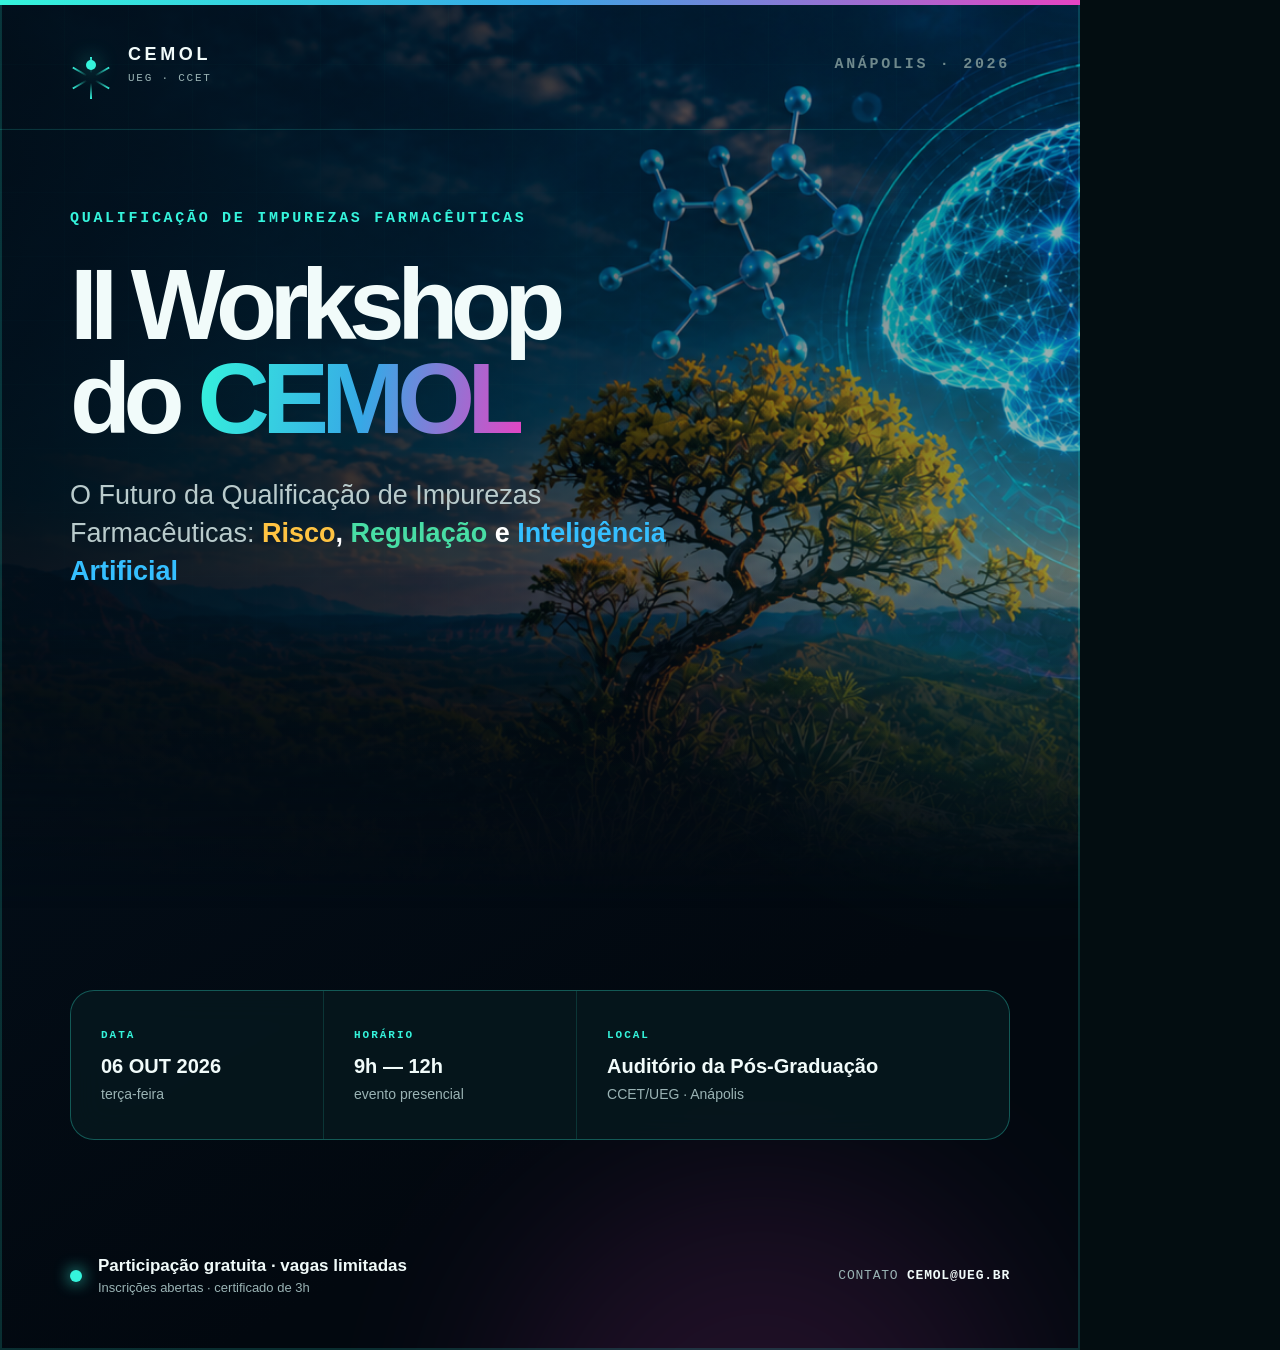
==== card.html @ 2366f644 "Publica site do II Workshop do CEMOL" ====
<!doctype html>
<html lang="pt-BR">
  <head>
    <meta charset="utf-8" />
    <meta name="viewport" content="width=device-width, initial-scale=1" />
    <title>Card — II Workshop do CEMOL</title>
    <link rel="stylesheet" href="card.css" />
  </head>
  <body>
    <main class="card" aria-label="Card de divulgação do II Workshop do CEMOL">
      <div class="card__image"></div>
      <div class="card__grid"></div>
      <div class="card__glow card__glow--cyan"></div>
      <div class="card__glow card__glow--magenta"></div>

      <header class="card__header">
        <div class="wordmark">
          <span class="wordmark__mark"><i></i><i></i><i></i><i></i><i></i><i></i></span>
          <span><b>CEMOL</b><small>UEG · CCET</small></span>
        </div>
        <p>ANÁPOLIS · 2026</p>
      </header>

      <section class="card__content">
        <p class="eyebrow">Qualificação de impurezas farmacêuticas</p>
        <h1><span>II Workshop</span> do <em>CEMOL</em></h1>
        <p class="theme">
          O Futuro da Qualificação de Impurezas Farmacêuticas:
          <strong><span class="accent accent--gold">Risco</span>, <span class="accent accent--green">Regulação</span> e <span class="accent accent--blue">Inteligência Artificial</span></strong>
        </p>

        <div class="molecule" aria-hidden="true">
          <span class="molecule__bond molecule__bond--1"></span>
          <span class="molecule__bond molecule__bond--2"></span>
          <span class="molecule__bond molecule__bond--3"></span>
          <span class="molecule__bond molecule__bond--4"></span>
          <i class="molecule__atom molecule__atom--1"></i>
          <i class="molecule__atom molecule__atom--2"></i>
          <i class="molecule__atom molecule__atom--3"></i>
          <i class="molecule__atom molecule__atom--4"></i>
          <i class="molecule__atom molecule__atom--5"></i>
        </div>
      </section>

      <section class="card__facts">
        <div><small>DATA</small><b>06 OUT 2026</b><span>terça-feira</span></div>
        <div><small>HORÁRIO</small><b>9h — 12h</b><span>evento presencial</span></div>
        <div><small>LOCAL</small><b>Auditório da Pós-Graduação</b><span>CCET/UEG · Anápolis</span></div>
      </section>

      <footer class="card__footer">
        <div><span></span><p><b>Participação gratuita · vagas limitadas</b><small>Inscrições abertas · certificado de 3h</small></p></div>
        <p class="card__contact">Contato <strong>cemol@ueg.br</strong></p>
      </footer>
    </main>
  </body>
</html>
---- card.css ----
:root {
  color-scheme: dark;
  --ink: #f1fbfa;
  --muted: #9ab3b4;
  --cyan: #35f4dc;
  --blue: #37a8e6;
  --magenta: #e544c3;
  --base: #030d11;
  --gold: #ffc342;
  --green: #48dda5;
  font-family: Inter, "Segoe UI", Helvetica, Arial, sans-serif;
}

* { box-sizing: border-box; }

html,
body {
  width: 1080px;
  height: 1350px;
  margin: 0;
  overflow: hidden;
  background: var(--base);
}

.card {
  position: relative;
  width: 1080px;
  height: 1350px;
  overflow: hidden;
  color: var(--ink);
  background: linear-gradient(150deg, #041321, #02080f 75%);
  isolation: isolate;
}

.card::before {
  position: absolute;
  z-index: 6;
  inset: 0;
  pointer-events: none;
  content: "";
  border: 2px solid rgba(53, 244, 220, .16);
}

.card::after {
  position: absolute;
  z-index: 8;
  top: 0;
  right: 0;
  left: 0;
  height: 5px;
  content: "";
  background: linear-gradient(90deg, var(--cyan), var(--blue), var(--magenta));
}

.card__image {
  position: absolute;
  z-index: -3;
  top: 0;
  right: -500px;
  width: 1760px;
  height: 910px;
  background-image:
    linear-gradient(90deg, rgba(2, 10, 18, .94), rgba(2, 10, 18, .45) 55%, rgba(2, 10, 18, .08)),
    linear-gradient(0deg, #030d11, transparent 38%),
    url("assets/hero-cerrado-ai.png");
  background-position: center;
  background-size: cover;
  opacity: .96;
  transform: none;
  mask-image: linear-gradient(black 68%, transparent 100%);
}

.card__grid {
  position: absolute;
  z-index: -2;
  inset: 0;
  opacity: .13;
  background-image: linear-gradient(rgba(53,244,220,.12) 1px, transparent 1px), linear-gradient(90deg, rgba(53,244,220,.12) 1px, transparent 1px);
  background-size: 64px 64px;
  mask-image: linear-gradient(black, transparent 72%);
}

.card__glow {
  position: absolute;
  z-index: -1;
  width: 520px;
  height: 520px;
  border-radius: 50%;
  filter: blur(100px);
  opacity: .13;
}

.card__glow--cyan { top: 260px; right: -200px; background: var(--cyan); }
.card__glow--magenta { right: 60px; bottom: -350px; background: var(--magenta); }

.card__header {
  position: absolute;
  top: 0;
  right: 0;
  left: 0;
  display: flex;
  height: 130px;
  align-items: center;
  justify-content: space-between;
  padding: 0 70px;
  border-bottom: 1px solid rgba(53, 244, 220, .16);
}

.card__header > p {
  margin: 0;
  color: #6f898c;
  font-family: Consolas, monospace;
  font-size: 15px;
  font-weight: 700;
  letter-spacing: .18em;
}

.wordmark {
  display: flex;
  align-items: center;
  gap: 16px;
}

.wordmark b,
.wordmark small { display: block; line-height: 1.1; }
.wordmark b { font-size: 18px; letter-spacing: .2em; }
.wordmark small { margin-top: 7px; color: var(--muted); font-family: Consolas, monospace; font-size: 11px; letter-spacing: .16em; }

.wordmark__mark {
  position: relative;
  display: grid;
  width: 42px;
  height: 42px;
  place-items: center;
}

.wordmark__mark::after {
  width: 10px;
  height: 10px;
  content: "";
  background: var(--cyan);
  border-radius: 50%;
  box-shadow: 0 0 20px rgba(53,244,220,.7);
}

.wordmark__mark i {
  position: absolute;
  width: 2px;
  height: 16px;
  background: linear-gradient(var(--cyan), transparent);
  transform-origin: 50% 21px;
}

.wordmark__mark i:nth-child(2) { transform: rotate(60deg); }
.wordmark__mark i:nth-child(3) { transform: rotate(120deg); }
.wordmark__mark i:nth-child(4) { transform: rotate(180deg); }
.wordmark__mark i:nth-child(5) { transform: rotate(240deg); }
.wordmark__mark i:nth-child(6) { transform: rotate(300deg); }

.card__content {
  position: absolute;
  top: 210px;
  right: 70px;
  left: 70px;
}

.eyebrow {
  margin: 0 0 30px;
  color: var(--cyan);
  font-family: Consolas, monospace;
  font-size: 15px;
  font-weight: 800;
  letter-spacing: .18em;
  text-transform: uppercase;
}

.card h1 {
  max-width: 720px;
  margin: 0 0 32px;
  font-size: 100px;
  line-height: .94;
  letter-spacing: -.075em;
}

.card h1 span { display: block; }

.card h1 em {
  color: transparent;
  background: linear-gradient(100deg, var(--cyan), var(--blue) 52%, var(--magenta));
  background-clip: text;
  -webkit-background-clip: text;
  font-style: normal;
}

.theme {
  max-width: 610px;
  margin: 0;
  color: #b9cbcc;
  font-size: 27px;
  line-height: 1.4;
}

.theme strong { color: white; font-weight: 650; }

.theme .accent--gold { color: var(--gold); }
.theme .accent--green { color: var(--green); }
.theme .accent--blue { color: #35bfff; }

.molecule {
  position: absolute;
  top: 170px;
  right: -120px;
  width: 380px;
  height: 300px;
  display: none;
  transform: rotate(-8deg);
}

.molecule__atom,
.molecule__bond { position: absolute; display: block; }

.molecule__atom {
  z-index: 2;
  width: 32px;
  height: 32px;
  background: radial-gradient(circle at 35% 30%, #fff, var(--cyan) 25%, #06465d 70%);
  border: 1px solid white;
  border-radius: 50%;
  box-shadow: inset -4px -4px 10px rgba(0,0,0,.5), 0 0 24px rgba(53,244,220,.55);
}

.molecule__atom--1 { top: 120px; left: 0; }
.molecule__atom--2 { top: 36px; left: 115px; }
.molecule__atom--3 { top: 150px; left: 165px; background: radial-gradient(circle at 35% 30%, #fff, var(--magenta) 27%, #53104b 70%); }
.molecule__atom--4 { top: 82px; left: 285px; }
.molecule__atom--5 { top: 215px; left: 265px; width: 22px; height: 22px; }

.molecule__bond {
  z-index: 1;
  height: 6px;
  background: linear-gradient(90deg, var(--cyan), rgba(211,255,250,.9));
  border-radius: 6px;
  box-shadow: 0 0 14px rgba(53,244,220,.5);
  transform-origin: left center;
}

.molecule__bond--1 { top: 132px; left: 24px; width: 148px; transform: rotate(-38deg); }
.molecule__bond--2 { top: 59px; left: 138px; width: 112px; transform: rotate(67deg); }
.molecule__bond--3 { top: 165px; left: 192px; width: 127px; transform: rotate(-31deg); }
.molecule__bond--4 { top: 175px; left: 298px; width: 74px; transform: rotate(98deg); }

.card__facts {
  position: absolute;
  right: 70px;
  bottom: 210px;
  left: 70px;
  display: grid;
  grid-template-columns: .82fr .82fr 1.4fr;
  min-height: 150px;
  overflow: hidden;
  background: rgba(6, 25, 30, .84);
  border: 1px solid rgba(53,244,220,.3);
  border-radius: 24px;
  backdrop-filter: blur(16px);
}

.card__facts > div {
  display: flex;
  flex-direction: column;
  justify-content: center;
  padding: 28px 30px;
  border-right: 1px solid rgba(53,244,220,.14);
}

.card__facts > div:last-child { border-right: 0; }
.card__facts small { margin-bottom: 13px; color: var(--cyan); font-family: Consolas, monospace; font-size: 11px; font-weight: 800; letter-spacing: .18em; }
.card__facts b { font-size: 20px; line-height: 1.2; }
.card__facts span { margin-top: 8px; color: var(--muted); font-size: 14px; }

.card__footer {
  position: absolute;
  right: 70px;
  bottom: 55px;
  left: 70px;
  display: flex;
  align-items: center;
  justify-content: space-between;
}

.card__footer > div { display: flex; align-items: center; gap: 16px; }
.card__footer > div > span { width: 12px; height: 12px; background: var(--cyan); border-radius: 50%; box-shadow: 0 0 16px var(--cyan); }
.card__footer p { margin: 0; }
.card__footer b,
.card__footer small { display: block; }
.card__footer b { font-size: 17px; }
.card__footer small { margin-top: 4px; color: var(--muted); font-size: 13px; }
.card__contact { color: var(--muted); font-family: Consolas, monospace; font-size: 13px; letter-spacing: .06em; text-transform: uppercase; }
.card__contact strong { color: var(--ink); }
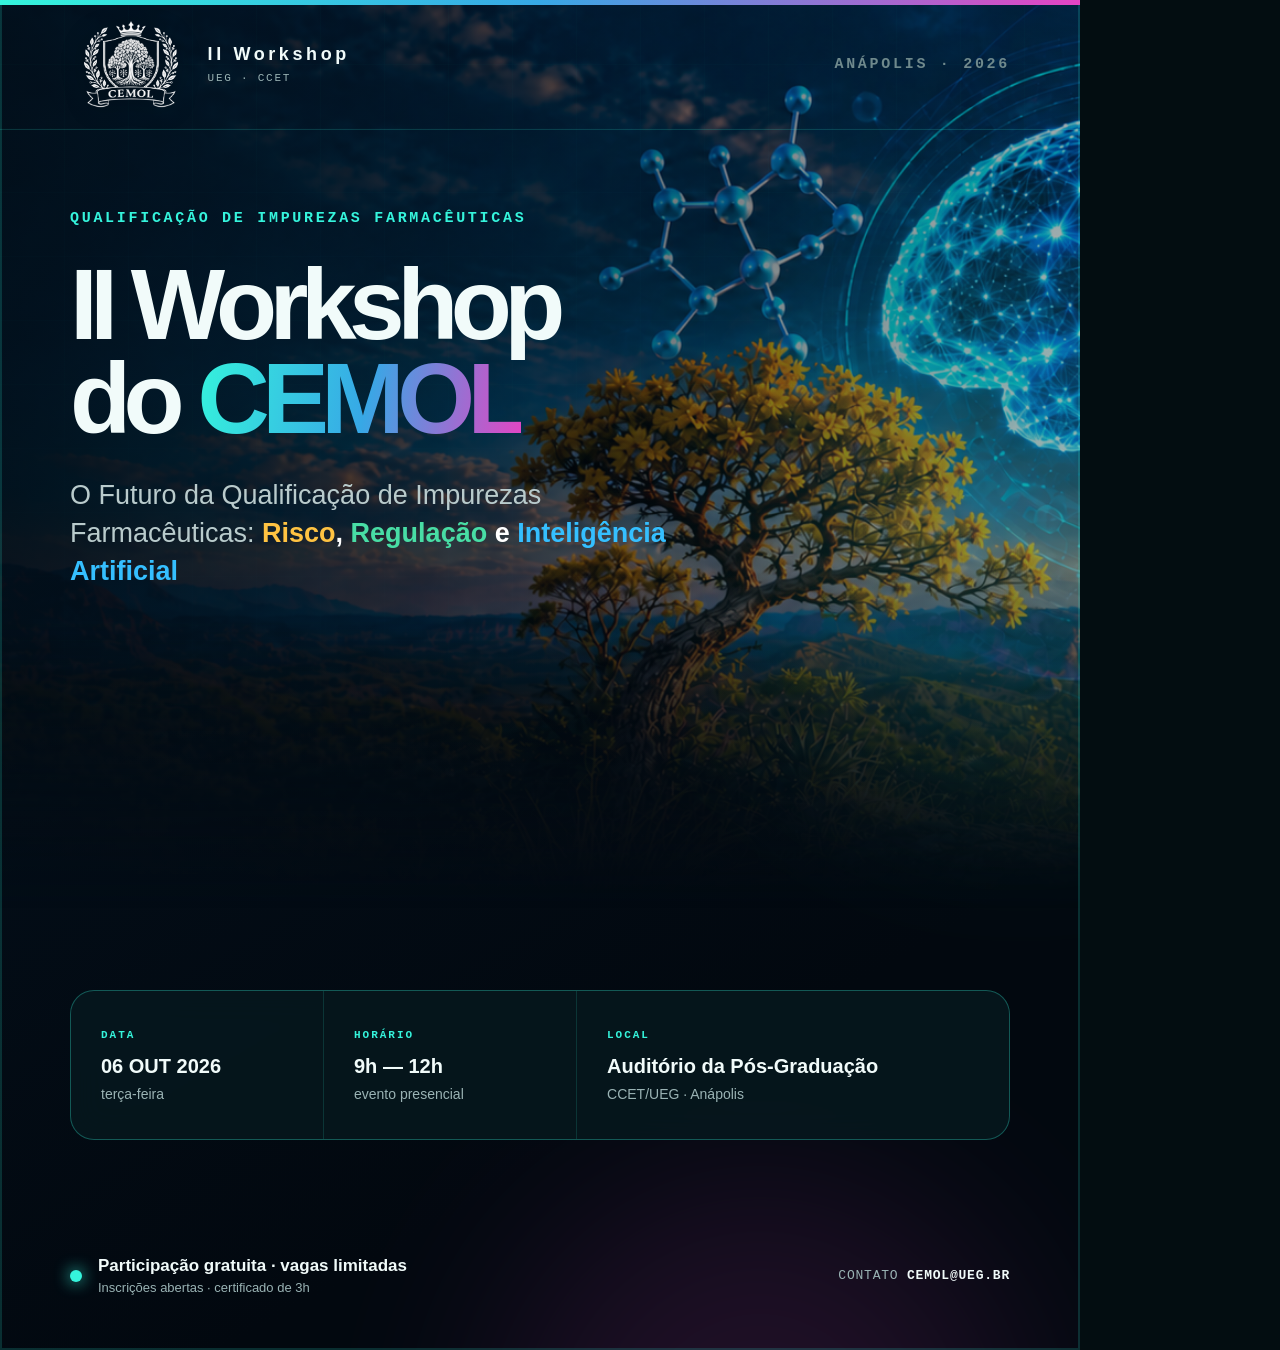
==== commit 52d47603: "Refina hero e atualiza identidade CEMOL" ====
--- a/card.html
+++ b/card.html
@@ -15,8 +15,8 @@
 
       <header class="card__header">
         <div class="wordmark">
-          <span class="wordmark__mark"><i></i><i></i><i></i><i></i><i></i><i></i></span>
-          <span><b>CEMOL</b><small>UEG · CCET</small></span>
+          <img class="wordmark__logo" src="assets/logo-cemol-oficial.png" alt="Logotipo do CEMOL" width="1442" height="1091" />
+          <span><b>II Workshop</b><small>UEG · CCET</small></span>
         </div>
         <p>ANÁPOLIS · 2026</p>
       </header>
--- a/card.css
+++ b/card.css
@@ -126,6 +126,14 @@
 .wordmark b { font-size: 18px; letter-spacing: .2em; }
 .wordmark small { margin-top: 7px; color: var(--muted); font-family: Consolas, monospace; font-size: 11px; letter-spacing: .16em; }
 
+.wordmark__logo {
+  display: block;
+  width: auto;
+  height: 92px;
+  object-fit: contain;
+  filter: drop-shadow(0 2px 12px rgba(0, 0, 0, .45));
+}
+
 .wordmark__mark {
   position: relative;
   display: grid;
